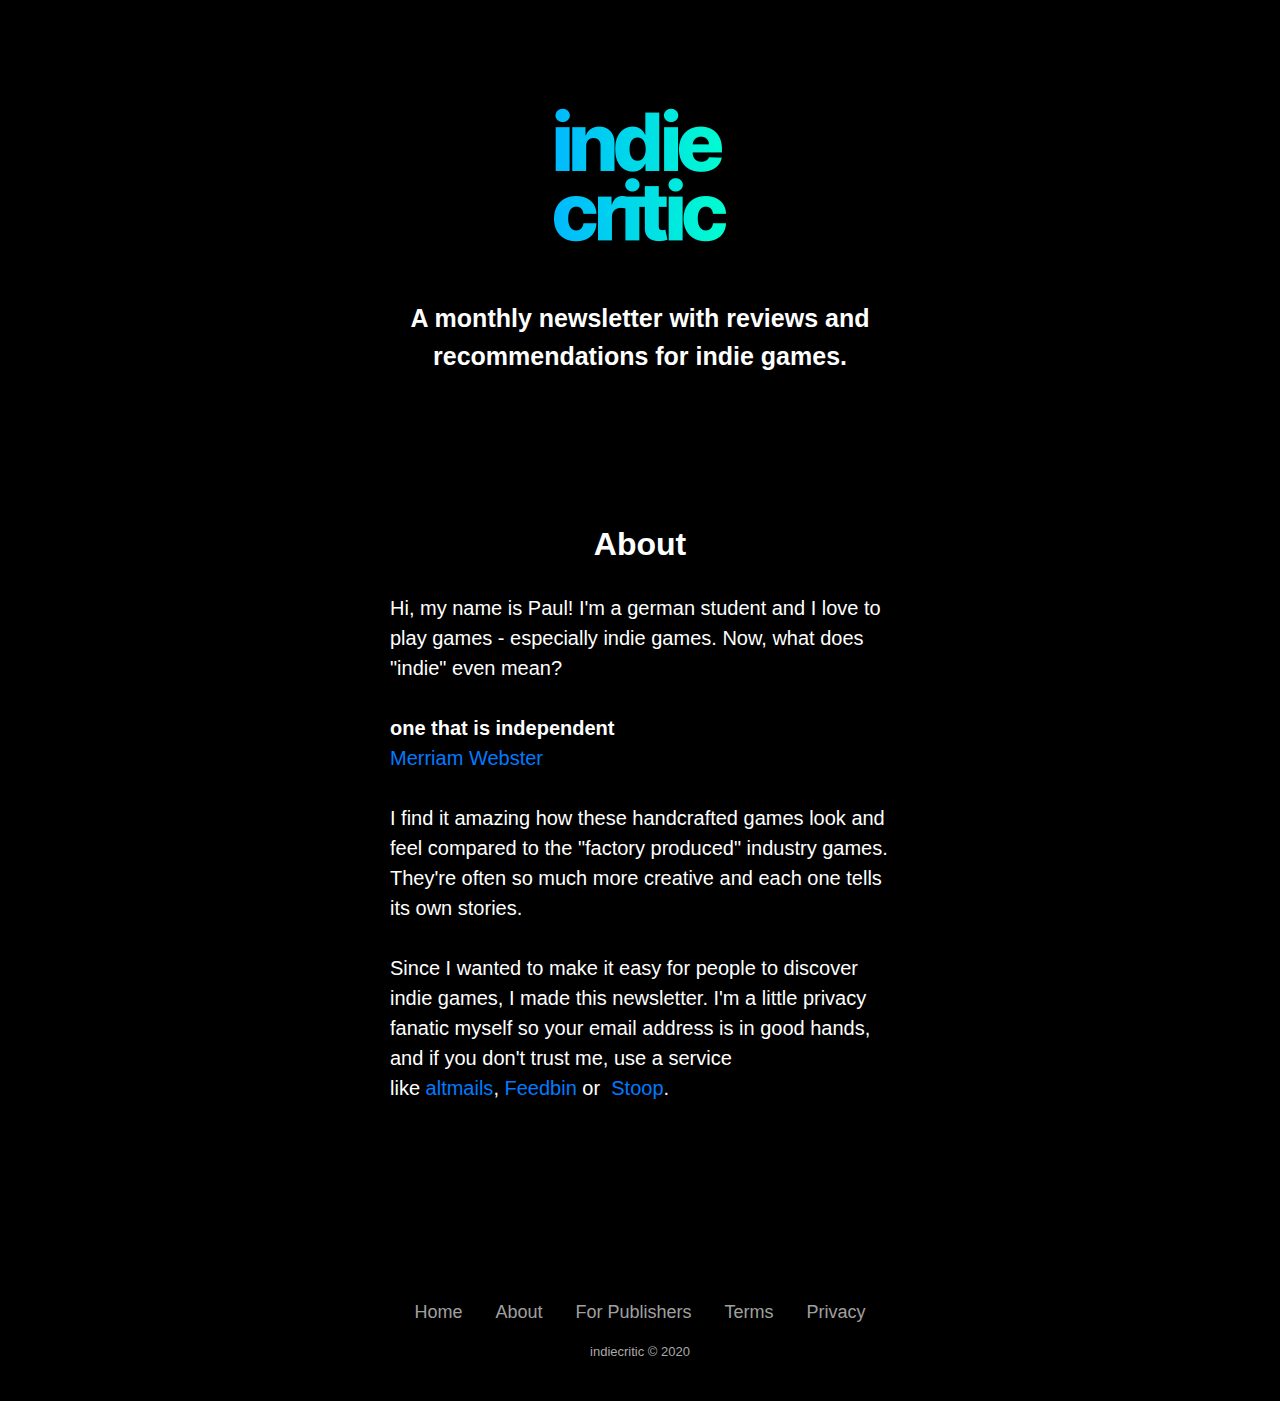
==== about.html @ 856b5d1b "Add files via upload" ====
<!DOCTYPE html>
<html>

<head>
    <meta charset="utf-8">
    <meta name="viewport" content="width=device-width, initial-scale=1.0, shrink-to-fit=no">
    <title>indiecritic - The Indie-Games Newsletter</title>
    <meta name="twitter:description" content="indiecritic is a twice-monthly newsletter where every issue includes indie game reviews and recommendations for you.">
    <meta name="twitter:card" content="summary">
    <meta property="og:type" content="website">
    <meta name="description" content="indiecritic is a twice-monthly newsletter where every issue includes indie game reviews and recommendations for you.">
    <meta property="og:image" content="">
    <meta name="twitter:image" content="assets/img/favicon.png">
    <meta name="twitter:title" content="indiecritic - The Indie-Games Newsletter">
    <link rel="icon" type="image/png" sizes="2000x2000" href="assets/img/favicon.png">
    <link rel="icon" type="image/png" sizes="2000x2000" href="assets/img/favicon.png">
    <link rel="icon" type="image/png" sizes="2000x2000" href="assets/img/favicon.png">
    <link rel="icon" type="image/png" sizes="2000x2000" href="assets/img/favicon.png">
    <link rel="icon" type="image/png" sizes="2000x2000" href="assets/img/favicon.png">
    <link rel="stylesheet" href="https://cdnjs.cloudflare.com/ajax/libs/twitter-bootstrap/4.5.2/css/bootstrap.min.css">
    <link rel="stylesheet" href="assets/css/styles.min.css">
</head>

<body style="background: rgb(0,0,0);">
    <div class="highlight-clean" style="background: rgb(0,0,0);">
        <div class="container">
            <div class="intro">
                <p class="text-center" style="font-size: 25px;color: rgb(255,255,255);"><img src="assets/img/logo-transparent.png" style="width: 250px;"><br><strong>A monthly newsletter with reviews and </strong><br><strong>recommendations for indie games.</strong></p>
                <p class="text-center" style="font-size: 20px;color: rgb(255,255,255);margin-top: 45px;"></p>
            </div>
        </div>
    </div>
    <div class="highlight-clean" style="background: rgb(0,0,0);">
        <div class="container">
            <div class="intro">
                <h2 class="text-center" style="color: rgb(255,255,255);">About</h2>
                <p class="text-left" style="color: rgb(255,255,255);font-size: 20px;">Hi, my name is Paul! I'm a german student and I love to play games - especially indie games. Now, what does "indie" even mean?<br><br><strong>one that is independent</strong><br><a href="https://www.merriam-webster.com/dictionary/indie">Merriam Webster</a><br><br>I
                    find it amazing how these handcrafted games look and feel compared to the "factory produced" industry games. They're often so much more creative and each one tells its own stories.<br><br>Since I wanted to make it easy for people to
                    discover indie games, I made this newsletter. I'm a little privacy fanatic myself so your email address is in good hands, and if you don't trust me, use a service like&nbsp;<a href="https://altmails.com/">altmails</a>,&nbsp;<a href="https://feedbin.com/">Feedbin</a>&nbsp;or&nbsp;
                    <a
                        href="https://stoopinbox.com/">Stoop</a>.</p>
            </div>
        </div>
    </div>
    <div class="footer-basic" style="background: rgb(0,0,0);color: rgb(200,200,200);margin-top: 80px;">
        <footer>
            <ul class="list-inline">
                <li class="list-inline-item"><a href="index.html">Home</a></li>
                <li class="list-inline-item"><a href="about.html">About</a></li>
                <li class="list-inline-item"><a href="publishers.html">For Publishers</a></li>
                <li class="list-inline-item"><a href="terms.html">Terms</a></li>
                <li class="list-inline-item"><a href="privacy.html">Privacy</a></li>
            </ul>
            <p class="copyright">indiecritic © 2020</p>
        </footer>
    </div>
    <script src="https://cdnjs.cloudflare.com/ajax/libs/jquery/3.5.1/jquery.min.js"></script>
    <script src="https://cdnjs.cloudflare.com/ajax/libs/twitter-bootstrap/4.5.2/js/bootstrap.bundle.min.js"></script>
</body>

</html>
---- assets/css/styles.min.css ----
.features-clean{color:#313437;background-color:#fff;padding-bottom:30px}.features-clean p,.highlight-clean p{color:#7d8285}.features-clean h2{font-weight:700;margin-bottom:40px;padding-top:40px;color:inherit}.features-clean .intro{font-size:16px;max-width:500px;margin:0 auto 60px}.features-clean .item{min-height:100px;padding-left:80px;margin-bottom:40px}@media (max-width:767px){.features-clean{padding-bottom:10px}.features-clean h2{margin-bottom:25px;padding-top:25px;font-size:24px}.features-clean .intro{margin-bottom:40px}.features-clean .item{min-height:0}}.features-clean .item .name{font-size:20px;font-weight:700;margin-top:0;margin-bottom:20px;color:inherit}.features-clean .item .description{font-size:15px;margin-bottom:0}.features-clean .item .icon{font-size:40px;color:#1485ee;float:left;margin-left:-65px}.footer-basic{padding:40px 0;background-color:#fff;color:#4b4c4d}.footer-basic ul{padding:0;list-style:none;text-align:center;font-size:18px;line-height:1.6;margin-bottom:0}.footer-basic li{padding:0 10px}.footer-basic ul a{color:inherit;text-decoration:none;opacity:.8}.footer-basic ul a:hover,.highlight-clean .buttons .btn:hover,.newsletter-subscribe form .btn:hover{opacity:1}.footer-basic .social{text-align:center;padding-bottom:25px}.footer-basic .social>a{font-size:24px;width:40px;height:40px;line-height:40px;display:inline-block;text-align:center;border-radius:50%;border:1px solid #ccc;margin:0 8px;color:inherit;opacity:.75}.footer-basic .social>a:hover{opacity:.9}.footer-basic .copyright{margin-top:15px;text-align:center;font-size:13px;color:#aaa;margin-bottom:0}.highlight-clean,.newsletter-subscribe{color:#313437;background-color:#fff;padding:50px 0}.highlight-clean h2{font-weight:700;margin-bottom:25px;line-height:1.5;padding-top:0;margin-top:0;color:inherit}.highlight-clean .intro,.newsletter-subscribe .intro{font-size:16px;max-width:500px;margin:0 auto 25px}.highlight-clean .buttons{text-align:center}.highlight-clean .buttons .btn{padding:16px 32px;margin:6px;border:none;background:#ddd;box-shadow:none;text-shadow:none;opacity:.9;text-transform:uppercase;font-weight:700;font-size:13px;letter-spacing:.4px;line-height:1;outline:0}.highlight-clean .buttons .btn:active,.newsletter-subscribe form .btn:active{transform:translateY(1px)}.highlight-clean .buttons .btn-primary{background-color:#055ada;color:#fff}.newsletter-subscribe p{color:#7d8285;line-height:1.5}.newsletter-subscribe h2{font-size:24px;font-weight:700;margin-bottom:25px;line-height:1.5;padding-top:0;margin-top:0;color:inherit}.newsletter-subscribe .intro p{margin-bottom:35px}.newsletter-subscribe form{justify-content:center}.newsletter-subscribe form .form-control{background:#eff1f4;border:none;border-radius:3px;box-shadow:none;outline:0;color:inherit;text-indent:9px;height:45px;margin-right:10px;min-width:250px}.newsletter-subscribe form .btn{padding:16px 32px;border:none;background:0 0;box-shadow:none;text-shadow:none;opacity:.9;text-transform:uppercase;font-weight:700;font-size:13px;letter-spacing:.4px;line-height:1}.newsletter-subscribe form .btn-primary{background-color:#000!important;color:#fff;outline:0!important}
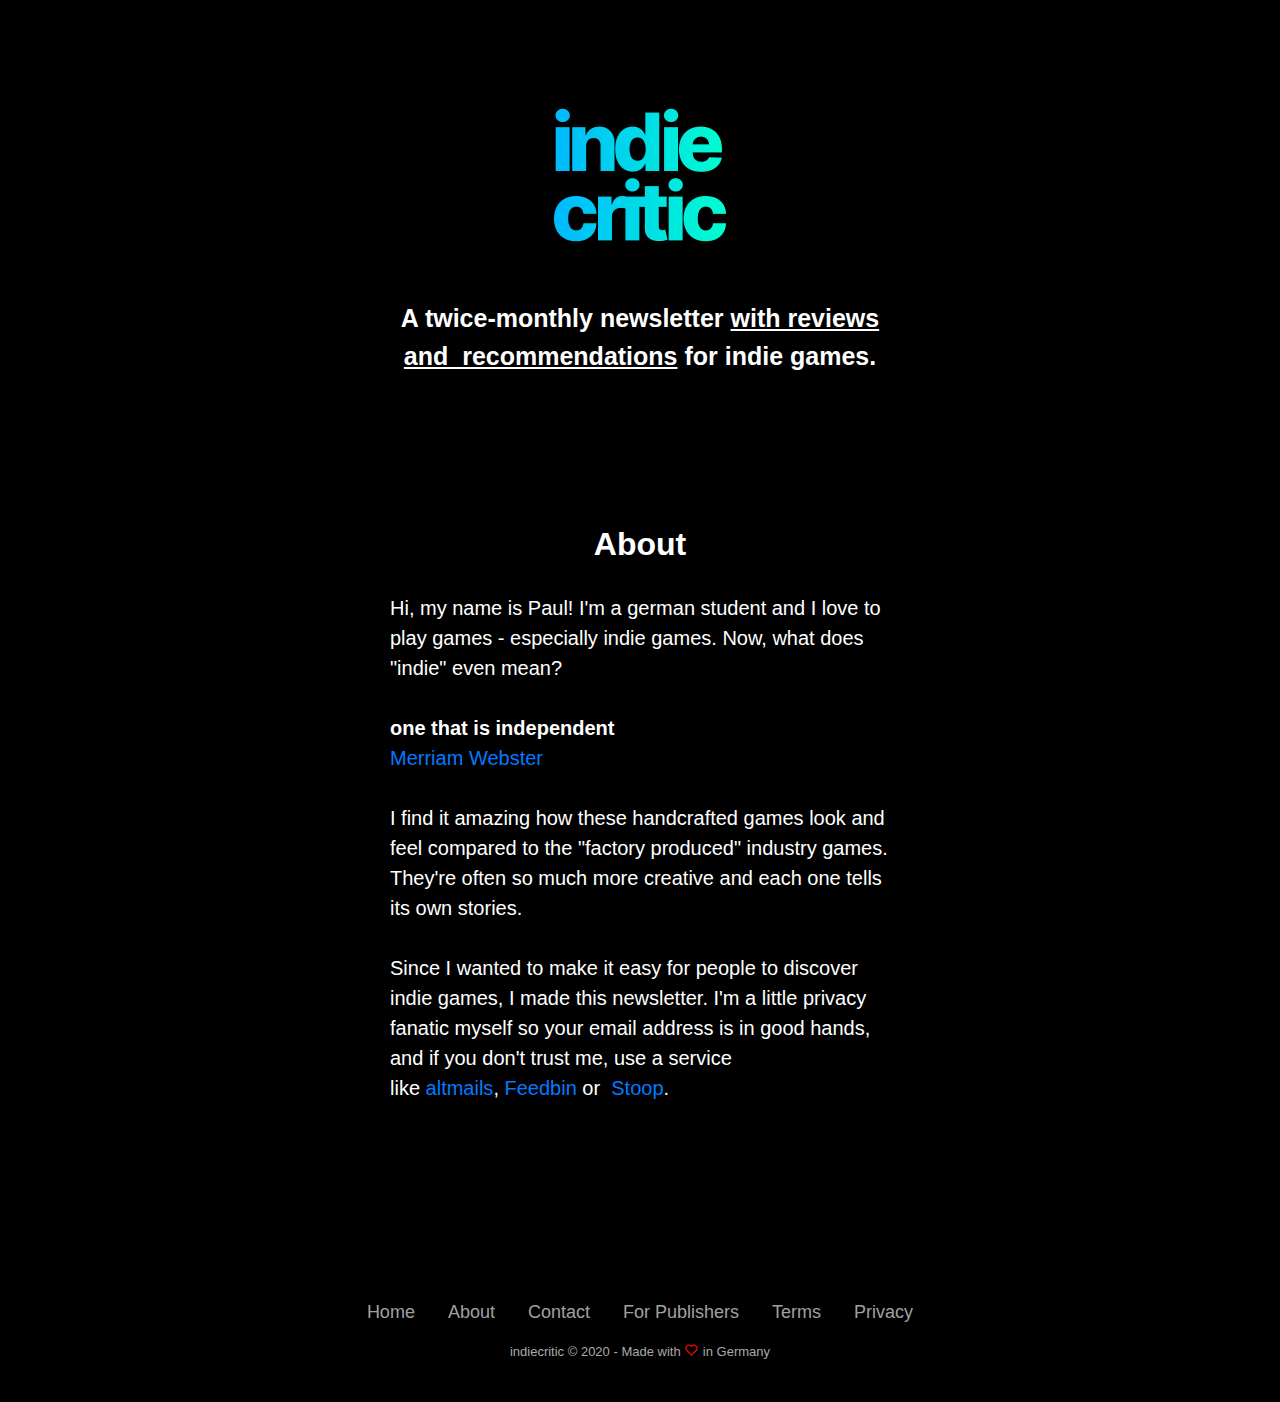
==== commit f54ef549: "Add files via upload" ====
--- a/about.html
+++ b/about.html
@@ -25,8 +25,9 @@
     <div class="highlight-clean" style="background: rgb(0,0,0);">
         <div class="container">
             <div class="intro">
-                <p class="text-center" style="font-size: 25px;color: rgb(255,255,255);"><img src="assets/img/logo-transparent.png" style="width: 250px;"><br><strong>A monthly newsletter with reviews and </strong><br><strong>recommendations for indie games.</strong></p>
-                <p class="text-center" style="font-size: 20px;color: rgb(255,255,255);margin-top: 45px;"></p>
+                <p class="text-center" style="font-size: 25px;color: rgb(255,255,255);"><img src="assets/img/logo-transparent.png" style="width: 250px;"><br><strong>A twice-monthly newsletter&nbsp;<span style="text-decoration: underline;">with reviews and&nbsp;&nbsp;recommendations</span>&nbsp;for indie games.</strong><br></p>
+                <p class="text-center"
+                    style="font-size: 20px;color: rgb(255,255,255);margin-top: 45px;"></p>
             </div>
         </div>
     </div>
@@ -47,11 +48,16 @@
             <ul class="list-inline">
                 <li class="list-inline-item"><a href="index.html">Home</a></li>
                 <li class="list-inline-item"><a href="about.html">About</a></li>
+                <li class="list-inline-item"><a href="mailto:paul@indiecritic.net">Contact</a></li>
                 <li class="list-inline-item"><a href="publishers.html">For Publishers</a></li>
                 <li class="list-inline-item"><a href="terms.html">Terms</a></li>
                 <li class="list-inline-item"><a href="privacy.html">Privacy</a></li>
             </ul>
-            <p class="copyright">indiecritic © 2020</p>
+            <p class="copyright">indiecritic © 2020 - Made with&nbsp;<svg xmlns="http://www.w3.org/2000/svg" width="1em" height="1em" viewBox="0 0 24 24" stroke-width="2" stroke="currentColor" fill="none" stroke-linecap="round" stroke-linejoin="round" class="icon icon-tabler icon-tabler-heart"
+                    style="font-size: 15px;margin-bottom: 5px;color: rgb(255,2,2);">
+  <path stroke="none" d="M0 0h24v24H0z" fill="none"></path>
+  <path d="M19.5 13.572l-7.5 7.428l-7.5 -7.428m0 0a5 5 0 1 1 7.5 -6.566a5 5 0 1 1 7.5 6.572"></path>
+</svg>&nbsp;in Germany</p>
         </footer>
     </div>
     <script src="https://cdnjs.cloudflare.com/ajax/libs/jquery/3.5.1/jquery.min.js"></script>
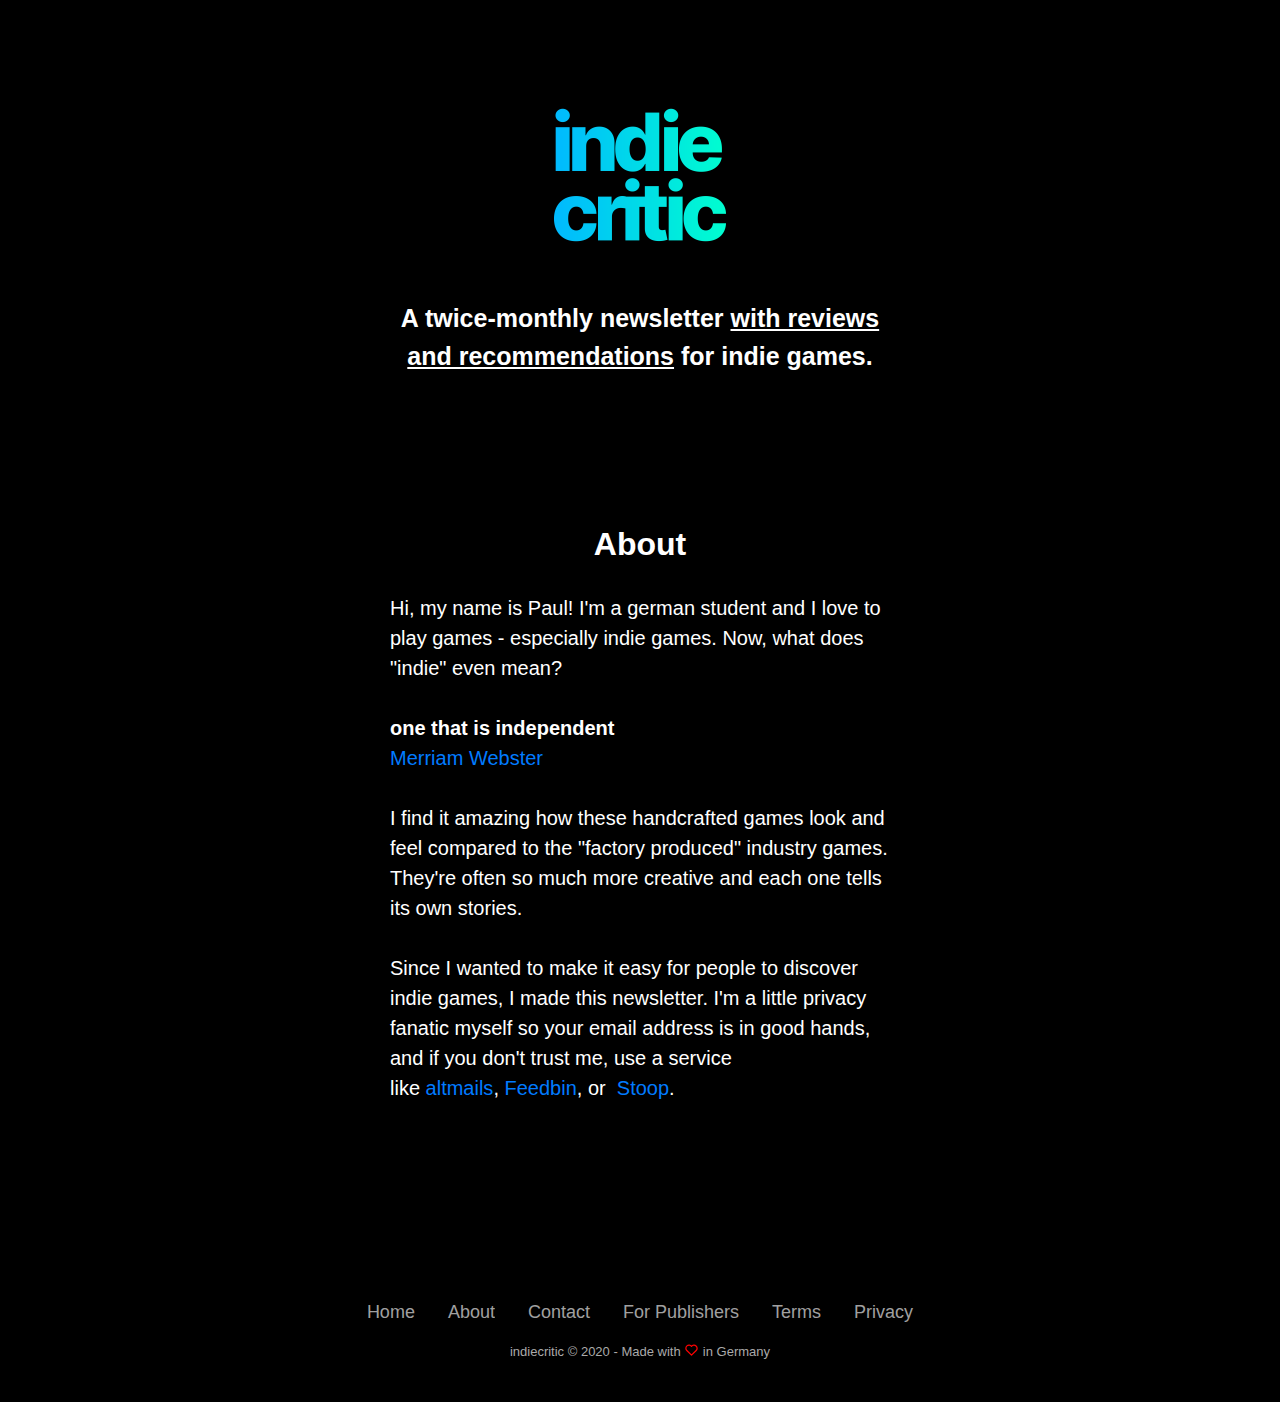
==== commit 9898180b: "Add files via upload" ====
--- a/about.html
+++ b/about.html
@@ -25,7 +25,7 @@
     <div class="highlight-clean" style="background: rgb(0,0,0);">
         <div class="container">
             <div class="intro">
-                <p class="text-center" style="font-size: 25px;color: rgb(255,255,255);"><img src="assets/img/logo-transparent.png" style="width: 250px;"><br><strong>A twice-monthly newsletter&nbsp;<span style="text-decoration: underline;">with reviews and&nbsp;&nbsp;recommendations</span>&nbsp;for indie games.</strong><br></p>
+                <p class="text-center" style="font-size: 25px;color: rgb(255,255,255);"><img src="assets/img/logo-transparent.png" style="width: 250px;"><br><strong>A twice-monthly newsletter&nbsp;<span style="text-decoration: underline;">with reviews and recommendations</span>&nbsp;for indie games.</strong><br></p>
                 <p class="text-center"
                     style="font-size: 20px;color: rgb(255,255,255);margin-top: 45px;"></p>
             </div>
@@ -37,7 +37,7 @@
                 <h2 class="text-center" style="color: rgb(255,255,255);">About</h2>
                 <p class="text-left" style="color: rgb(255,255,255);font-size: 20px;">Hi, my name is Paul! I'm a german student and I love to play games - especially indie games. Now, what does "indie" even mean?<br><br><strong>one that is independent</strong><br><a href="https://www.merriam-webster.com/dictionary/indie">Merriam Webster</a><br><br>I
                     find it amazing how these handcrafted games look and feel compared to the "factory produced" industry games. They're often so much more creative and each one tells its own stories.<br><br>Since I wanted to make it easy for people to
-                    discover indie games, I made this newsletter. I'm a little privacy fanatic myself so your email address is in good hands, and if you don't trust me, use a service like&nbsp;<a href="https://altmails.com/">altmails</a>,&nbsp;<a href="https://feedbin.com/">Feedbin</a>&nbsp;or&nbsp;
+                    discover indie games, I made this newsletter. I'm a little privacy fanatic myself so your email address is in good hands, and if you don't trust me, use a service like&nbsp;<a href="https://altmails.com/">altmails</a>,&nbsp;<a href="https://feedbin.com/">Feedbin</a>,&nbsp;or&nbsp;
                     <a
                         href="https://stoopinbox.com/">Stoop</a>.</p>
             </div>
